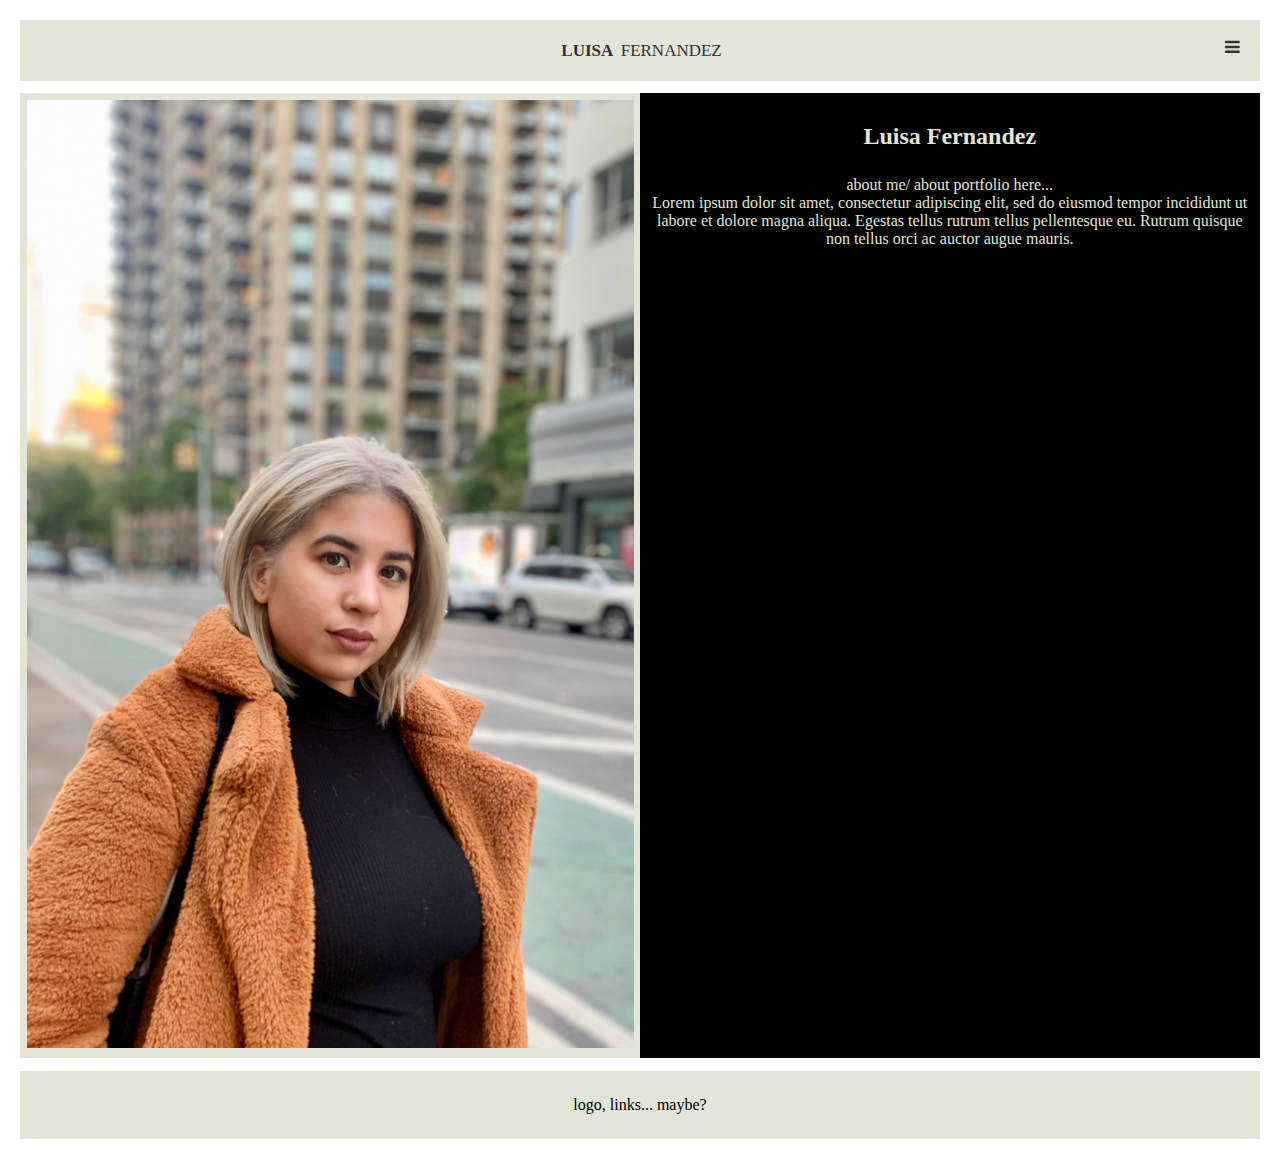
==== index.html @ 7ddc2e25 "commit" ====
<!doctype html>
<html lang="en-us">

<head>
    <meta name="viewport" content="width=device-width, initial-scale=1">
<link rel="stylesheet" href="https://cdnjs.cloudflare.com/ajax/libs/font-awesome/4.7.0/css/font-awesome.min.css">
    <meta charset="utf-8">
    <meta http-equiv="x-ua-compatible" content="ie=edge">
    <title>Luisa Fernandez's Portfolio</title>
    <meta name="viewport" content="width=device-width, initial-scale=1">
    <link rel="stylesheet" href="css/style.css">
</head>

<body>
    <header class="site-header">
     



        <nav>
        
<!-- Top Navigation Menu -->
<div class="topnav">
    <a href="index.html" class="active"><center><B>LUISA</B> FERNANDEZ</center></a>
    <div id="myLinks">
    <p><a href="index.html">home</a></p>
                    <p><a href="work.html">work</a>
                  <p><a href="resume.html">resume</a>
                   <p><a href="contact.html">contact</a>
    </div>
    <a href="javascript:void(0);" class="icon" onclick="myFunction()">
      <i class="fa fa-bars"></i>
    </a>
  </div>
  
  
        </nav>

       
    </header>
    
    <main id="main">
        <!-- add main page content here -->


        <! -- about column --- > 

        <div class="row">
          <div class="column" style="background-color:#E3E5D9;">
            
            <img src="images/me.jpg" alt="Luisa">
          </div>
          <div class="column" style="background-color:black;">
          <center> <h2 style="color:#E3E5D9;">Luisa Fernandez</h2>
           <p style="color:#E3E5D9;">about me/ about portfolio here...

            <br>
            Lorem ipsum dolor sit amet,
             consectetur adipiscing elit, sed do eiusmod tempor incididunt ut labore et dolore magna aliqua. 
            Egestas tellus rutrum tellus pellentesque eu. 
            Rutrum quisque non tellus orci ac auctor augue mauris.
            <br/>
          
             
            <br/>
           </p> </center>
          </div>
        </div>
    </main>
    
    <footer class="site-footer">
        <!-- add site-wide footer content here -->

        <div class="row">
          <div class="column" style="background-color:#E3E5D9;">
            <center>
            <p>logo, links...  maybe?</p></center>
          </div> 
    </footer>

   <!-- JAVSCRIPT NAV -->
    <script>
        function myFunction() {
          var x = document.getElementById("myLinks");
          if (x.style.display === "block") {
            x.style.display = "none";
          } else {
            x.style.display = "block";
          }
        }
        </script>
</body>

</html>
---- css/style.css ----
/* ==================================
   Responsive Styling and Layout
   ==================================  */

/* ================= Use Border Box model ================= */
html {
    box-sizing: border-box;
  }
  *, *:before, *:after {
    box-sizing: inherit;
  }
  
  /* ================= Basic Responsive Images and Video ================= */
  img,video{
    width: auto;
    height: auto;
    max-width: 100%;
  }
  
  /* ================= Responsive Embedded Video ================= */
  /* to use this add a div with class videoWrapper around the iframe markup copied from YouTube or Vimeo. Then also add a ratio-16-9 (most common) or ratio-4-3 class to the wrapper depending on the aspect ratio of your video */
  /* More info here: https://codepen.io/profstein/pen/mArLRj */
  .videoWrapper {
      position: relative;
      padding-top: 25px;
      height: 0;
    clear:both;
    outline:1px solid red;
  }
  
  .videoWrapper.ratio-16-9{
      padding-bottom: 56.25%; /* 16:9 */
  }
  
  .videoWrapper.ratio-4-3{
      padding-bottom: 75%; /* 4:3 */
  }
  
  .videoWrapper iframe {
      position: absolute;
      top: 0;
      left: 0;
      width: 100%;
      height: 100%;
  }
  

  /* ================= LAYOUT and MEDIA QUERIES ================= */
  /* Add your CSS for the layout and media queries here */
  /* ================= nav drop menu ================= */
  .topnav {
    overflow: hidden;
    background-color: #E3E5D9;
    position: relative;
  }
  
  .topnav #myLinks {
    display: none;
  }
  
  .topnav a {
    color: #35312D;
    padding: 14px 16px;
    text-decoration: none;
    font-size: 17px;
    display: block;
  }
  
  .topnav a.icon {
    background: #E3E5D9;
    display: block;
    position: absolute;
    right: 0;
    top: 0;
  }
  
  .topnav a:hover {
    background-color: #35312D;
    color: white;
  }
  
  .active {
    background-color: #E3E5D9;
    color:#e3e5d9;
   
  }

  /* two equal colums */
  * {
    box-sizing: border-box;
    padding: 3.12px;
  
  
  }
  
  .row {
    display: flex;
  }
  
  /* Create two equal columns that sits next to each other */
  .column {
    flex: 50%;
 
    
    /* Should be removed. Only for demonstration */
  }
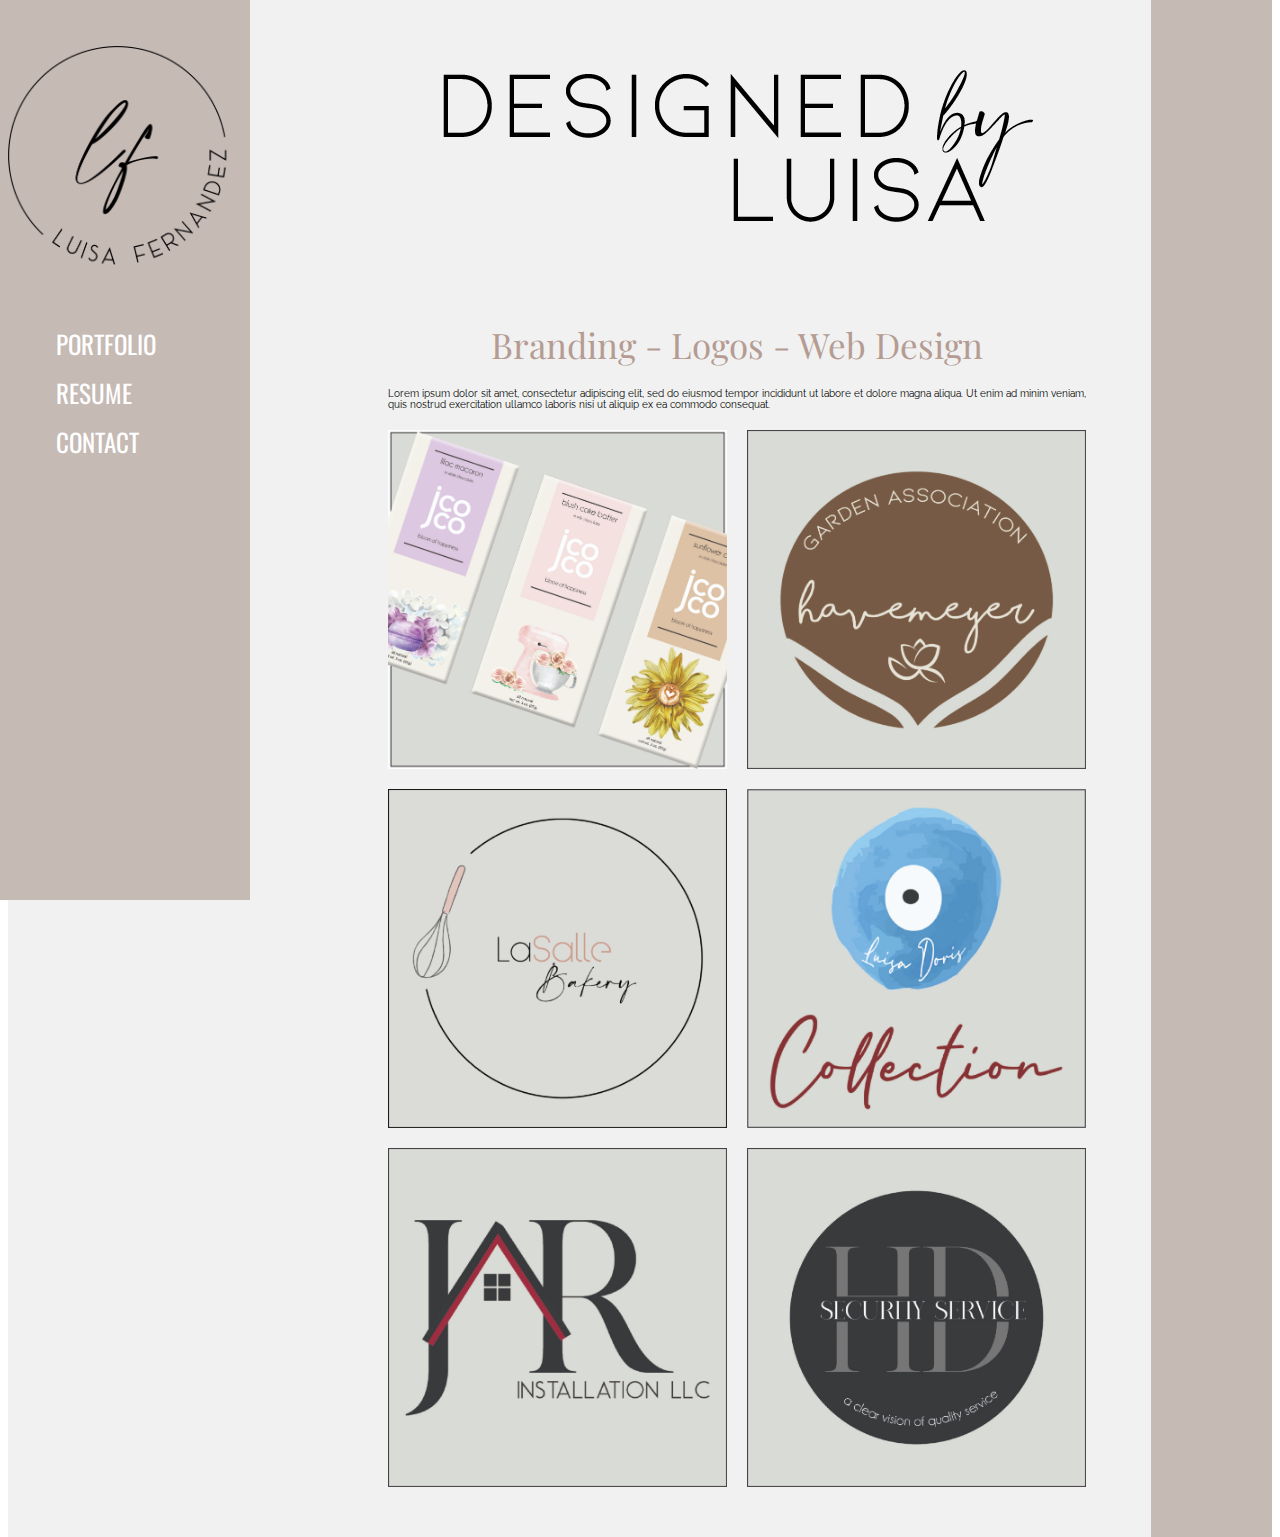
==== commit a2fbb745: "commit" ====
--- a/index.html
+++ b/index.html
@@ -2,93 +2,163 @@
 <html lang="en-us">
 
 <head>
-    <meta name="viewport" content="width=device-width, initial-scale=1">
-<link rel="stylesheet" href="https://cdnjs.cloudflare.com/ajax/libs/font-awesome/4.7.0/css/font-awesome.min.css">
+ <link href="https://fonts.googleapis.com/css2?family=Montserrat&family=Oswald&family=Playfair+Display:wght@500;800&family=Raleway&display=swap" rel="stylesheet">
+  
+  <meta name="viewport" content="width=320, initial-scale=1">
     <meta charset="utf-8">
     <meta http-equiv="x-ua-compatible" content="ie=edge">
-    <title>Luisa Fernandez's Portfolio</title>
+    <title>DESIGNED by Luisa</title>
     <meta name="viewport" content="width=device-width, initial-scale=1">
     <link rel="stylesheet" href="css/style.css">
+	
 </head>
 
-<body>
-    <header class="site-header">
-     
+
+   
+    
+    <main id="main">
+	 <center><img src="images/byl.png" alt="DESIGNED by Luisa" ></center>
+        <!-- add main page content here -->
+    </main>
+    <nav id="navbar" class="sidenav"> 
+    <header> <img src="images/DBL.png" alt="DESIGNED by Luisa" > </header>
+	
+    <ul>
+	 <div id="myLinks">
+      <a href="index.html">PORTFOLIO</a>
+      <a href="resume.html">RESUME</a>
+      <a href="contact.html">CONTACT</a>
+    
+   
+    </ul>
+</nav>
+
+<div id="main">
+<main id="main-doc">
+
+<body> 
+<section class="main-section" id= "PHILIPPINES">
+    <header> <center>Branding - Logos - Web Design</center> </header>
+    <p> Lorem ipsum dolor sit amet, consectetur adipiscing elit, sed do eiusmod tempor incididunt ut labore et dolore magna aliqua. Ut enim ad minim veniam, quis nostrud exercitation ullamco laboris nisi ut aliquip ex ea commodo consequat.  </p>
+  </section>
+
+  <div class="container">
+
+		<div class="gallery">
+
+			<div class="gallery-item" tabindex="0">
+
+				<a href="jcoco.html"><img src="images/jcoco.jpg" class="gallery-image" alt="Jcoco"></a>
+
+				<div class="gallery-item-info"> 
+
+					<ul>
+						
+
+				</div>
+
+			</div>
+
+			<div class="gallery-item" tabindex="0">
+
+				<a href="greenlogo.html"><img src="images/havlogo.jpg" class="gallery-image" alt="Havemeyer Garden Association"></a>
+
+				<div class="gallery-item-info">
+
+					<ul>
+						
+
+					</ul>
+
+				</div>
+
+			</div>
+
+			<div class="gallery-item" tabindex="0">
+
+				<a href="lasalle.html"><img src="images/lasalle.png" class="gallery-image" alt=""></a>
+
+				<div class="gallery-item-type">
+
+					<span class="visually-hidden">Gallery</span><i class="fas fa-clone" aria-hidden="true"></i>
+
+				</div>
+
+				<div class="gallery-item-info">
+
+				
+					
+
+				</div>
+
+			</div>
+
+			<div class="gallery-item" tabindex="0">
+
+				<a href="ldc.html"><img src="images/ldclogo.jpg" class="gallery-image" alt=""></a>
+				<div class="gallery-item-type">
+
+					<span class="visually-hidden">Video</span><i class="fas fa-video" aria-hidden="true"></i>
+
+				</div>
+
+				<div class="gallery-item-info">
+
+					<ul>
+	
+				</div>
+
+			</div>
+
+			<div class="gallery-item" tabindex="0">
+
+				<a href="jar.html"><img src="images/jar.jpg" class="gallery-image" alt=""></a>
+
+				<div class="gallery-item-type">
+
+					<span class="visually-hidden">Gallery</span><i class="fas fa-clone" aria-hidden="true"></i>
+
+				</div>
+
+				<div class="gallery-item-info">
+
+					<ul>
+					
+
+				</div>
+
+			</div>
+
+			<div class="gallery-item" tabindex="0">
+
+				<a href="hd.html"><img src="images/hdlogo.jpg" class="gallery-image" alt=""></a>
+
+				<div class="gallery-item-info">
+
+					<ul>
+	
+				</div>
+
+			</div>
+
+			
+
+				</div>
+
+			</div>
+
+		</div>
+		<!-- End of gallery -->
+
+	
 
 
+	<!-- End of container -->
 
-        <nav>
-        
-<!-- Top Navigation Menu -->
-<div class="topnav">
-    <a href="index.html" class="active"><center><B>LUISA</B> FERNANDEZ</center></a>
-    <div id="myLinks">
-    <p><a href="index.html">home</a></p>
-                    <p><a href="work.html">work</a>
-                  <p><a href="resume.html">resume</a>
-                   <p><a href="contact.html">contact</a>
-    </div>
-    <a href="javascript:void(0);" class="icon" onclick="myFunction()">
-      <i class="fa fa-bars"></i>
-    </a>
-  </div>
-  
-  
-        </nav>
-
-       
-    </header>
-    
-    <main id="main">
-        <!-- add main page content here -->
-
-
-        <! -- about column --- > 
-
-        <div class="row">
-          <div class="column" style="background-color:#E3E5D9;">
-            
-            <img src="images/me.jpg" alt="Luisa">
-          </div>
-          <div class="column" style="background-color:black;">
-          <center> <h2 style="color:#E3E5D9;">Luisa Fernandez</h2>
-           <p style="color:#E3E5D9;">about me/ about portfolio here...
-
-            <br>
-            Lorem ipsum dolor sit amet,
-             consectetur adipiscing elit, sed do eiusmod tempor incididunt ut labore et dolore magna aliqua. 
-            Egestas tellus rutrum tellus pellentesque eu. 
-            Rutrum quisque non tellus orci ac auctor augue mauris.
-            <br/>
-          
-             
-            <br/>
-           </p> </center>
-          </div>
-        </div>
-    </main>
-    
     <footer class="site-footer">
         <!-- add site-wide footer content here -->
-
-        <div class="row">
-          <div class="column" style="background-color:#E3E5D9;">
-            <center>
-            <p>logo, links...  maybe?</p></center>
-          </div> 
     </footer>
 
-   <!-- JAVSCRIPT NAV -->
-    <script>
-        function myFunction() {
-          var x = document.getElementById("myLinks");
-          if (x.style.display === "block") {
-            x.style.display = "none";
-          } else {
-            x.style.display = "block";
-          }
-        }
-        </script>
 </body>
 
 </html>--- a/css/style.css
+++ b/css/style.css
@@ -44,63 +44,206 @@
       height: 100%;
   }
   
-
+ 
+  
   /* ================= LAYOUT and MEDIA QUERIES ================= */
   /* Add your CSS for the layout and media queries here */
   /* ================= nav drop menu ================= */
-  .topnav {
-    overflow: hidden;
-    background-color: #E3E5D9;
-    position: relative;
-  }
-  
-  .topnav #myLinks {
-    display: none;
-  }
-  
-  .topnav a {
-    color: #35312D;
-    padding: 14px 16px;
+
+  body {
+    padding-top: 0px;
+    margin-top: 0px;
+    display: block;
+    height: 100vh;
+  }
+  
+  #main {
+    padding: 60px 45px 20px 360px;
+    background-color: #f1f1f1;
+    margin: 0px;
+    border-style: solid;
+    border-width: 0px 121px 0px 0px;
+    border-color: #C6BAB5;
+   
+  }
+  
+  .sidenav {
+    height: 100%; 
+    width: 250px; 
+    position: fixed; 
+    z-index: 1; 
+    top: 0; 
+    left: 0;
+    background-color: #C6BAB5; 
+    overflow-x: hidden; 
+    padding-top: 40px; 
+    text-align: left;
+  }
+  
+  .sidenav header {
+    padding: 6px 8px 6px 8px;
     text-decoration: none;
-    font-size: 17px;
-    display: block;
-  }
-  
-  .topnav a.icon {
-    background: #E3E5D9;
-    display: block;
-    position: absolute;
-    right: 0;
-    top: 0;
-  }
-  
-  .topnav a:hover {
-    background-color: #35312D;
+    font-size: 50px;
+    color: black;
+    display: block;
+    font-family: Playfair Display;
+    text-align:left;
+   }
+  .sidenav a {
+  
+    padding: 6px 8px 6px 16px;
+    text-decoration: none;
+    font-size: 25px;
     color: white;
-  }
-  
-  .active {
-    background-color: #E3E5D9;
-    color:#e3e5d9;
-   
-  }
-
-  /* two equal colums */
-  * {
-    box-sizing: border-box;
-    padding: 3.12px;
-  
-  
-  }
-  
-  .row {
-    display: flex;
-  }
-  
-  /* Create two equal columns that sits next to each other */
-  .column {
-    flex: 50%;
- 
-    
-    /* Should be removed. Only for demonstration */
-  }+    display: block;
+    font-family: Oswald;
+  }
+  
+  .sidenav a:hover {
+    color: #B59C93;
+  }
+  
+  header {
+    font-family: Playfair Display;
+    font-size: 35px;
+    color: #B59C93;
+    display: block;
+  }
+  
+  p {
+    font-family: Raleway;
+    margin: 20px;
+  }
+  
+  li {
+    font-family: Raleway;
+  }
+  
+  h3 {
+    font-family: Oswald;
+    margin: 30px -15px -20px -10px;
+    text-align: right;
+  }
+  @media (max-width: 600px) {
+      navbar {
+          position: fixed;
+      }
+  }
+
+    /* ================= containters ================= */
+
+    /* Base Styles */
+
+:root {
+  font-size: 10px;
+}
+
+*,
+*::before,
+*::after {
+  box-sizing: border-box;
+}
+
+img {
+  display: block;
+}
+
+.container {
+  max-width: 93.5rem;
+  margin: 0 auto;
+  padding: 0 2rem;
+}
+
+.btn {
+  display: inline-block;
+  font: inherit;
+  background: none;
+  border: none;
+  color: inherit;
+  padding: 0;
+  cursor: pointer;
+}
+
+.btn:focus {
+  outline: 0.5rem auto #4d90fe;
+}
+
+.visually-hidden {
+  position: absolute !important;
+  height: 1px;
+  width: 1px;
+  overflow: hidden;
+  clip: rect(1px, 1px, 1px, 1px);
+}
+
+
+/* Gallery Section */
+
+.gallery {
+  display: flex;
+  flex-wrap: wrap;
+  margin: -1rem -1rem;
+  padding-bottom: 3rem;
+}
+
+.gallery-item {
+  position: relative;
+  flex: 1 0 22rem;
+  margin: 1rem;
+  color: #fff;
+  cursor: pointer;
+}
+
+
+.gallery-item-info {
+  display: none;
+}
+
+.gallery-item-info li {
+  display: inline-block;
+  font-size: 1.7rem;
+  font-weight: 600;
+}
+
+
+
+.gallery-item-type {
+  position: absolute;
+  top: 1rem;
+  right: 1rem;
+  font-size: 2.5rem;
+  text-shadow: 0.2rem 0.2rem 0.2rem rgba(0, 0, 0, 0.1);
+}
+
+
+
+.gallery-image {
+  width: 100%;
+  height: 100%;
+  object-fit: cover;
+}
+
+
+
+/* Media Query */
+
+@media screen and (max-width: 40rem) {
+
+
+
+
+/* bbb */
+
+ .gallery {
+      display: grid;
+      grid-template-columns: repeat(auto-fit, minmax(22rem, 1fr));
+      grid-gap: 2rem;
+  }
+
+.gallery-item,
+  .gallery {
+      width: auto;
+      margin: 0;
+  }
+
+ @media (max-width: 40rem)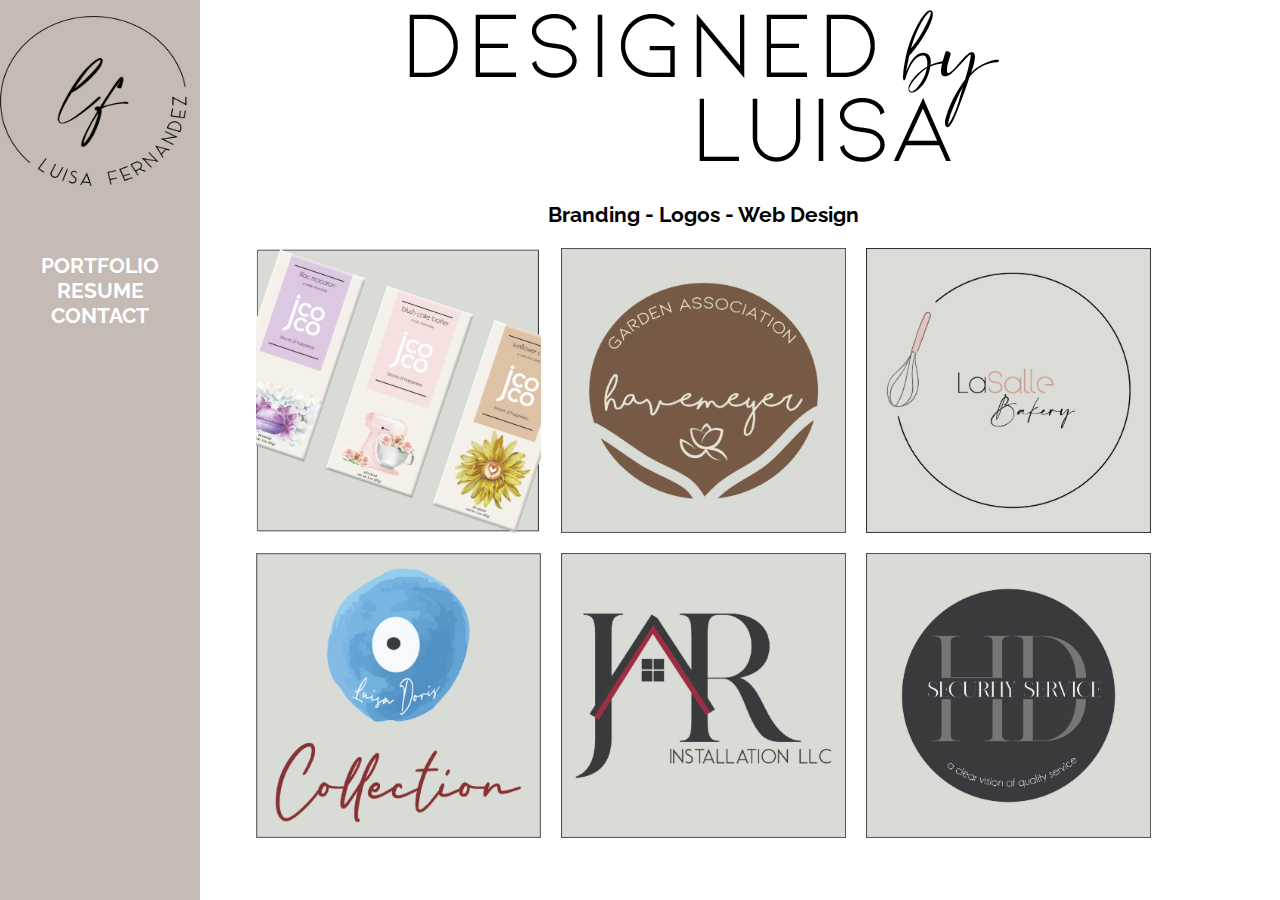
==== commit c21f8ca3: "commit" ====
--- a/index.html
+++ b/index.html
@@ -16,32 +16,30 @@
 
    
     
-    <main id="main">
-	 <center><img src="images/byl.png" alt="DESIGNED by Luisa" ></center>
+
+	
         <!-- add main page content here -->
-    </main>
-    <nav id="navbar" class="sidenav"> 
-    <header> <img src="images/DBL.png" alt="DESIGNED by Luisa" > </header>
-	
-    <ul>
-	 <div id="myLinks">
-      <a href="index.html">PORTFOLIO</a>
-      <a href="resume.html">RESUME</a>
-      <a href="contact.html">CONTACT</a>
+  
+
+  <div id="header">
+    <h1 id="logo"><center><img src="images/DBL.png" alt="DESIGNED by Luisa" style="width:200px;height:200px;" ></center></h1>
     
+      <h3><a href="index.html">PORTFOLIO</a> </br>
+      <a href="resume.html">RESUME</a> </br>
+      <a href="contact.html">CONTACT</a></h3>
+    
+
+ </ul>
    
-    </ul>
-</nav>
+   
+     
+  </div>
+  <div id="content">
+    <div id="hero">
 
-<div id="main">
-<main id="main-doc">
-
-<body> 
-<section class="main-section" id= "PHILIPPINES">
-    <header> <center>Branding - Logos - Web Design</center> </header>
-    <p> Lorem ipsum dolor sit amet, consectetur adipiscing elit, sed do eiusmod tempor incididunt ut labore et dolore magna aliqua. Ut enim ad minim veniam, quis nostrud exercitation ullamco laboris nisi ut aliquip ex ea commodo consequat.  </p>
-  </section>
-
+<center><img src="images/byl.png" alt="DESIGNED by Luisa" ></center>
+   <h3><center>Branding - Logos - Web Design</center> </h3>
+  
   <div class="container">
 
 		<div class="gallery">
--- a/css/style.css
+++ b/css/style.css
@@ -1,134 +1,153 @@
+
+
 /* ==================================
    Responsive Styling and Layout
    ==================================  */
 
 /* ================= Use Border Box model ================= */
 html {
-    box-sizing: border-box;
-  }
-  *, *:before, *:after {
-    box-sizing: inherit;
-  }
-  
-  /* ================= Basic Responsive Images and Video ================= */
-  img,video{
-    width: auto;
-    height: auto;
-    max-width: 100%;
-  }
-  
-  /* ================= Responsive Embedded Video ================= */
-  /* to use this add a div with class videoWrapper around the iframe markup copied from YouTube or Vimeo. Then also add a ratio-16-9 (most common) or ratio-4-3 class to the wrapper depending on the aspect ratio of your video */
-  /* More info here: https://codepen.io/profstein/pen/mArLRj */
-  .videoWrapper {
-      position: relative;
-      padding-top: 25px;
-      height: 0;
-    clear:both;
-    outline:1px solid red;
-  }
-  
-  .videoWrapper.ratio-16-9{
-      padding-bottom: 56.25%; /* 16:9 */
-  }
-  
-  .videoWrapper.ratio-4-3{
-      padding-bottom: 75%; /* 4:3 */
-  }
-  
-  .videoWrapper iframe {
-      position: absolute;
-      top: 0;
-      left: 0;
-      width: 100%;
-      height: 100%;
-  }
-  
- 
-  
-  /* ================= LAYOUT and MEDIA QUERIES ================= */
-  /* Add your CSS for the layout and media queries here */
-  /* ================= nav drop menu ================= */
-
-  body {
-    padding-top: 0px;
-    margin-top: 0px;
-    display: block;
-    height: 100vh;
-  }
-  
-  #main {
-    padding: 60px 45px 20px 360px;
-    background-color: #f1f1f1;
-    margin: 0px;
-    border-style: solid;
-    border-width: 0px 121px 0px 0px;
-    border-color: #C6BAB5;
-   
-  }
-  
-  .sidenav {
-    height: 100%; 
-    width: 250px; 
-    position: fixed; 
-    z-index: 1; 
-    top: 0; 
+  box-sizing: border-box;
+  font-size: 100%;
+color: white;
+}
+*, *:before, *:after {
+  box-sizing: border-box;
+}
+
+/* ================= Basic Responsive Images and Video ================= */
+img,video{
+  width: auto;
+  height: auto;
+  max-width: 100%;
+}
+
+/* ================= Responsive Embedded Video ================= */
+/* to use this add a div with class videoWrapper around the iframe markup copied from YouTube or Vimeo. Then also add a ratio-16-9 (most common) or ratio-4-3 class to the wrapper depending on the aspect ratio of your video */
+/* More info here: https://codepen.io/profstein/pen/mArLRj */
+.videoWrapper {
+    position: relative;
+    padding-top: 25px;
+    height: 0;
+  clear:both;
+  outline:1px solid red;
+}
+
+.videoWrapper.ratio-16-9{
+    padding-bottom: 56.25%; /* 16:9 */
+}
+
+.videoWrapper.ratio-4-3{
+    padding-bottom: 75%; /* 4:3 */
+}
+
+.videoWrapper iframe {
+    position: absolute;
+    top: 0;
     left: 0;
-    background-color: #C6BAB5; 
-    overflow-x: hidden; 
-    padding-top: 40px; 
-    text-align: left;
-  }
-  
-  .sidenav header {
-    padding: 6px 8px 6px 8px;
-    text-decoration: none;
-    font-size: 50px;
-    color: black;
-    display: block;
-    font-family: Playfair Display;
-    text-align:left;
-   }
-  .sidenav a {
-  
-    padding: 6px 8px 6px 16px;
-    text-decoration: none;
-    font-size: 25px;
-    color: white;
-    display: block;
-    font-family: Oswald;
-  }
-  
-  .sidenav a:hover {
-    color: #B59C93;
-  }
-  
-  header {
-    font-family: Playfair Display;
-    font-size: 35px;
-    color: #B59C93;
-    display: block;
-  }
-  
-  p {
-    font-family: Raleway;
-    margin: 20px;
-  }
-  
-  li {
-    font-family: Raleway;
-  }
-  
-  h3 {
-    font-family: Oswald;
-    margin: 30px -15px -20px -10px;
-    text-align: right;
-  }
-  @media (max-width: 600px) {
-      navbar {
-          position: fixed;
-      }
-  }
+    width: 100%;
+    height: 100%;
+}
+
+h3 {
+  font-family:  Raleway;
+  font-size: 21px;
+
+}
+
+body {
+
+font-family: Raleway;
+color: black;
+margin: 0;
+padding: 0;
+}
+
+
+a {
+text-decoration: none;
+color: inherit
+}
+
+a:hover {
+color: #B59C93;
+}
+
+.highlight-inline {
+display: inline;
+background-color: black;
+color: #C6BAB5;
+padding: 2px;
+line-height: 1.62em;
+/* box-shadow: 10px 0 0 black, -10px 0 0 black;*/
+
+box-decoration-break: clone;
+}
+
+#header {
+  position: fixed;
+width: 200px;
+background: #C6BAB5;
+top: 0;
+bottom: 0;
+left: 0;
+display: flex;
+flex-direction: column;
+text-align: center;
+align-items: center;
+color: white;
+font-size: 12px;
+}
+
+
+
+#header ul {
+list-style-type: none;
+width: inherit;
+
+}
+
+#header ul li {
+padding: 0 12px 3px 0;
+white-space: nowrap;
+font-size: 0.98em;
+font-weight: 700;
+text-align: right;
+
+}
+
+
+
+
+
+#content {
+font-size: 1.20em;
+font-weight: 300;
+background: white;
+margin-left: 126px;
+padding-left: 0em;
+}
+
+
+
+
+
+@media screen and (max-width: 640px) {
+#header {
+  height: 125px;
+  display: table;
+  width: 100%;
+  position: relative;
+}
+#header ul li {
+  display: inline;
+}
+#content  {
+  margin-left: 0;
+  margin-top: 125px;
+
+}
+}
+
 
     /* ================= containters ================= */
 
@@ -227,9 +246,6 @@
 
 /* Media Query */
 
-@media screen and (max-width: 40rem) {
-
-
 
 
 /* bbb */
@@ -245,5 +261,94 @@
       width: auto;
       margin: 0;
   }
-
- @media (max-width: 40rem)+ 
+
+
+/* ==================================
+   Contact
+   ==================================  */
+   li,ul{list-style:none;
+    padding:0;
+    margin:0}
+  .sec-title{position:relative;
+    padding-bottom:40px}
+  .sec-title .title{position:relative;
+    color:#C6BAB5;
+    font-size:18px;
+    font-weight:700;
+    padding-right:50px;
+    margin-bottom:15px;
+    display:inline-block;
+    text-transform:capitalize}
+  .sec-title .title:before{position:absolute;
+    content:'';
+    right:0;
+    bottom:7px;
+    width:40px;
+    height:1px;
+    background-color:#bbb}.sec-title h2{position:relative;
+      color:#252525;
+      font-size:36px;
+      font-weight:700;
+      line-height:1.5em;
+      display:block}
+  .sec-title.light h2{color:#fff}.contact-page-section{position:relative;
+    padding-top:110px;
+    padding-bottom: 110px;
+  }.contact-page-section .inner-container{position:relative;
+      z-index:1;background-color:#C6BAB5;
+    box-shadow:0 0 15px 5px rgba(0,0,0,.1)}.contact-page-section .form-column{position:relative;
+      padding:0 0 0 15px}.contact-page-section .form-column .inner-column{position:relative;
+        padding:60px 45px 30px;
+        background-color:#fff}.contact-page-section .info-column{position:relative}.contact-page-section .info-column .inner-column{position:relative;
+          padding:60px 35px}.contact-page-section .info-column h2{position:relative;
+            color:#fff;
+          font-size:30px;font-weight:700;
+          line-height:1.4em;margin-bottom:45px}.contact-page-section .info-column .list-info{position:relative;
+            margin-bottom:60px}.contact-page-section .info-column .list-info li{position:relative;
+              margin-bottom:25px;
+              font-size:18px;color:#fff;
+              line-height:1.8em;
+              padding-left:45px}.contact-page-section .info-column .list-info li:last-child{margin-bottom:0}.contact-page-section .info-column .list-info li i{position:absolute;
+                left:0;top:8px;
+                color:#fff;
+                font-size:30px}.contact-form{position:relative}.contact-form .form-group{position:relative;
+                  margin-bottom:20px}.contact-form input[type=text],.contact-form input[type=email],.contact-form textarea{position:relative;display:block;width:100%;
+                    height:60px;
+                    color:#222;
+                    font-size:14px;
+                    line-height:38px;
+                    padding:10px 30px;
+                    border:1px solid #ddd;
+                    background-color:#fff;
+                    transition:all .3s ease;
+                    -ms-transition:all .3s ease;-webkit-transition:all .3s ease}.contact-form input[type=text]:focus,.contact-form input[type=email]:focus,.contact-form textarea:focus{border-color:#00b8ca}.contact-form textarea{height:250px;resize:none}.contact-form .theme-btn{font-size:16px;
+                      font-weight:700;
+                      margin-top:10px;
+                      text-transform:capitalize;
+                      
+                      padding:16px 39px;
+                      border:2px solid #C6BAB5;
+                      font-family:Arimo,sans-serif;
+                      background:#C6BAB5;
+                      display:inline-block;
+                      position:relative;
+                      line-height:24px;
+                      cursor:pointer;color:#fff}.contact-form .theme-btn:hover{color:#00b8ca;border-color:#00b8ca;background:0 0}.contact-form input.error,.contact-form select.error,.contact-form textarea.error{border-color:red!important}.contact-form label.error{display:block;line-height:24px;
+                        padding:5px 0 0;margin:0;text-transform:uppercase;font-size:12px;
+                        color:red;
+                        font-weight:500}.social-icon-four{position:relative}.social-icon-four li{position:relative;
+                          margin-right:18px;
+                          display:inline-block}.social-icon-four li.follow{color:#fff;font-weight:600;font-size:24px;display:block;margin-bottom:20px}.social-icon-four li a{position:relative;
+                        font-size:20px;color:#fff;
+                        -webkit-transition:all .3s ease;-ms-transition:all .3s ease;
+            -o-transition:all .3s ease;
+            -moz-transition:all .3s ease;
+            transition:all .3s ease}.social-icon-four li a:hover{color:#222}
+  
+  
+  /* ==================================
+     Contact
+     ==================================  */
+  
+  
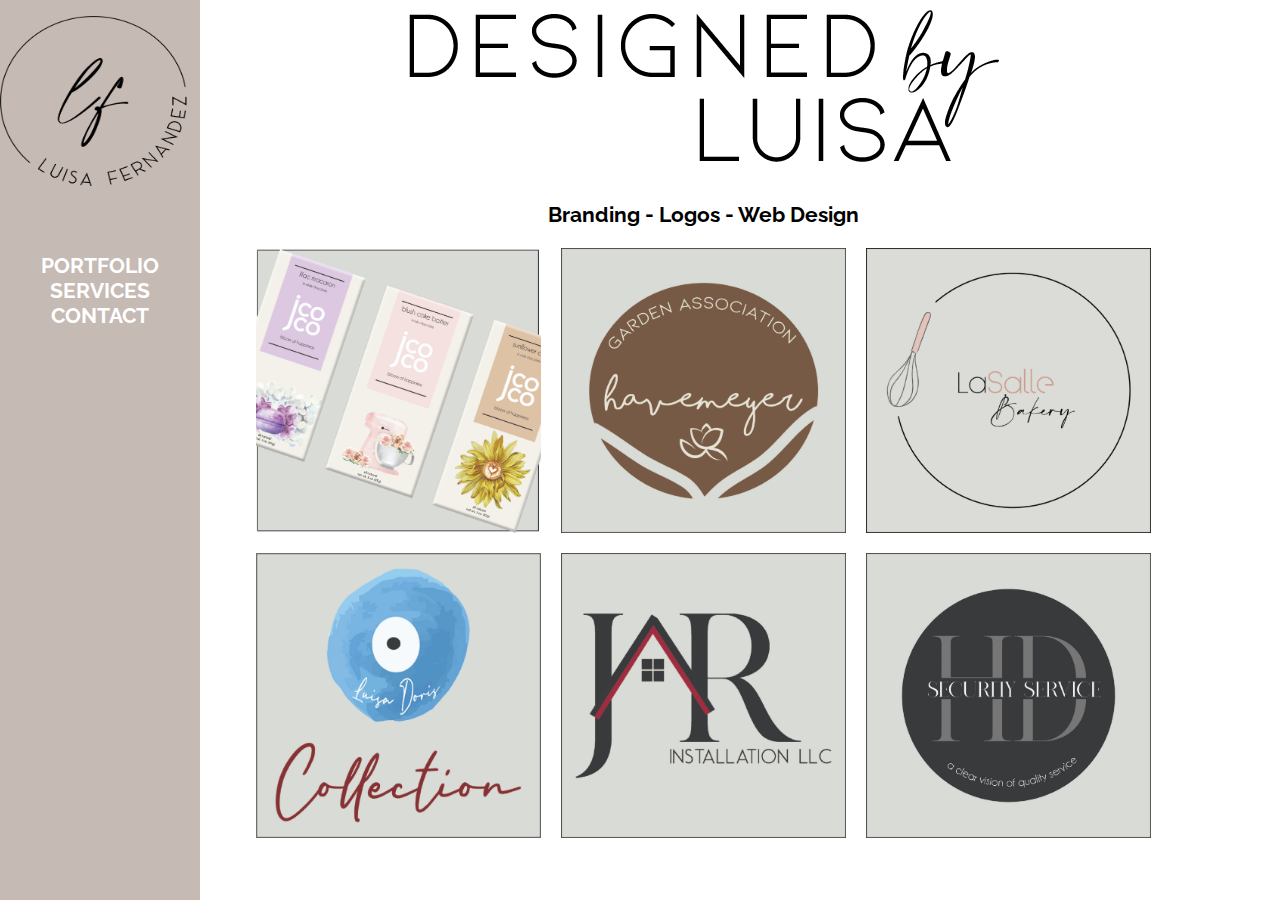
==== commit 0ae5ea57: "commit" ====
--- a/index.html
+++ b/index.html
@@ -20,12 +20,12 @@
 	
         <!-- add main page content here -->
   
-
+<body>
   <div id="header">
     <h1 id="logo"><center><img src="images/DBL.png" alt="DESIGNED by Luisa" style="width:200px;height:200px;" ></center></h1>
     
       <h3><a href="index.html">PORTFOLIO</a> </br>
-      <a href="resume.html">RESUME</a> </br>
+    <a href="services.html">SERVICES</a> </br>
       <a href="contact.html">CONTACT</a></h3>
     
 
--- a/css/style.css
+++ b/css/style.css
@@ -1,152 +1,3 @@
-
-
-/* ==================================
-   Responsive Styling and Layout
-   ==================================  */
-
-/* ================= Use Border Box model ================= */
-html {
-  box-sizing: border-box;
-  font-size: 100%;
-color: white;
-}
-*, *:before, *:after {
-  box-sizing: border-box;
-}
-
-/* ================= Basic Responsive Images and Video ================= */
-img,video{
-  width: auto;
-  height: auto;
-  max-width: 100%;
-}
-
-/* ================= Responsive Embedded Video ================= */
-/* to use this add a div with class videoWrapper around the iframe markup copied from YouTube or Vimeo. Then also add a ratio-16-9 (most common) or ratio-4-3 class to the wrapper depending on the aspect ratio of your video */
-/* More info here: https://codepen.io/profstein/pen/mArLRj */
-.videoWrapper {
-    position: relative;
-    padding-top: 25px;
-    height: 0;
-  clear:both;
-  outline:1px solid red;
-}
-
-.videoWrapper.ratio-16-9{
-    padding-bottom: 56.25%; /* 16:9 */
-}
-
-.videoWrapper.ratio-4-3{
-    padding-bottom: 75%; /* 4:3 */
-}
-
-.videoWrapper iframe {
-    position: absolute;
-    top: 0;
-    left: 0;
-    width: 100%;
-    height: 100%;
-}
-
-h3 {
-  font-family:  Raleway;
-  font-size: 21px;
-
-}
-
-body {
-
-font-family: Raleway;
-color: black;
-margin: 0;
-padding: 0;
-}
-
-
-a {
-text-decoration: none;
-color: inherit
-}
-
-a:hover {
-color: #B59C93;
-}
-
-.highlight-inline {
-display: inline;
-background-color: black;
-color: #C6BAB5;
-padding: 2px;
-line-height: 1.62em;
-/* box-shadow: 10px 0 0 black, -10px 0 0 black;*/
-
-box-decoration-break: clone;
-}
-
-#header {
-  position: fixed;
-width: 200px;
-background: #C6BAB5;
-top: 0;
-bottom: 0;
-left: 0;
-display: flex;
-flex-direction: column;
-text-align: center;
-align-items: center;
-color: white;
-font-size: 12px;
-}
-
-
-
-#header ul {
-list-style-type: none;
-width: inherit;
-
-}
-
-#header ul li {
-padding: 0 12px 3px 0;
-white-space: nowrap;
-font-size: 0.98em;
-font-weight: 700;
-text-align: right;
-
-}
-
-
-
-
-
-#content {
-font-size: 1.20em;
-font-weight: 300;
-background: white;
-margin-left: 126px;
-padding-left: 0em;
-}
-
-
-
-
-
-@media screen and (max-width: 640px) {
-#header {
-  height: 125px;
-  display: table;
-  width: 100%;
-  position: relative;
-}
-#header ul li {
-  display: inline;
-}
-#content  {
-  margin-left: 0;
-  margin-top: 125px;
-
-}
-}
 
 
     /* ================= containters ================= */
@@ -352,3 +203,152 @@
      ==================================  */
   
   
+
+
+/* ==================================
+   Responsive Styling and Layout
+   ==================================  */
+
+/* ================= Use Border Box model ================= */
+html {
+  box-sizing: border-box;
+  font-size: 100%;
+color: white;
+}
+*, *:before, *:after {
+  box-sizing: border-box;
+}
+
+/* ================= Basic Responsive Images and Video ================= */
+img,video{
+  width: auto;
+  height: auto;
+  max-width: 100%;
+}
+
+/* ================= Responsive Embedded Video ================= */
+/* to use this add a div with class videoWrapper around the iframe markup copied from YouTube or Vimeo. Then also add a ratio-16-9 (most common) or ratio-4-3 class to the wrapper depending on the aspect ratio of your video */
+/* More info here: https://codepen.io/profstein/pen/mArLRj */
+.videoWrapper {
+    position: relative;
+    padding-top: 25px;
+    height: 0;
+  clear:both;
+  outline:1px solid red;
+}
+
+.videoWrapper.ratio-16-9{
+    padding-bottom: 56.25%; /* 16:9 */
+}
+
+.videoWrapper.ratio-4-3{
+    padding-bottom: 75%; /* 4:3 */
+}
+
+.videoWrapper iframe {
+    position: absolute;
+    top: 0;
+    left: 0;
+    width: 100%;
+    height: 100%;
+}
+
+h3 {
+  font-family:  Raleway;
+  font-size: 21px;
+
+}
+
+body {
+
+font-family: Raleway;
+color: black;
+margin: 0;
+padding: 0;
+}
+
+
+a {
+text-decoration: none;
+color: inherit
+}
+
+a:hover {
+color: #B59C93;
+}
+
+.highlight-inline {
+display: inline;
+background-color: black;
+color: #C6BAB5;
+padding: 2px;
+line-height: 1.62em;
+/* box-shadow: 10px 0 0 black, -10px 0 0 black;*/
+
+box-decoration-break: clone;
+}
+
+#header {
+  position: fixed;
+width: 200px;
+background: #C6BAB5;
+top: 0;
+bottom: 0;
+left: 0;
+display: flex;
+flex-direction: column;
+text-align: center;
+align-items: center;
+color: white;
+font-size: 12px;
+}
+
+
+
+#header ul {
+list-style-type: none;
+width: inherit;
+
+}
+
+#header ul li {
+padding: 0 12px 3px 0;
+white-space: nowrap;
+font-size: 0.98em;
+font-weight: 700;
+text-align: right;
+
+}
+
+
+
+
+
+#content {
+font-size: 1.20em;
+font-weight: 300;
+background: white;
+margin-left: 126px;
+padding-left: 0em;
+}
+
+
+
+
+
+@media screen and (max-width: 640px) {
+#header {
+  height: 125px;
+  display: table;
+  width: 100%;
+  position: relative;
+}
+#header ul li {
+  display: inline;
+}
+#content  {
+  margin-left: 0;
+  margin-top: 125px;
+
+}
+}
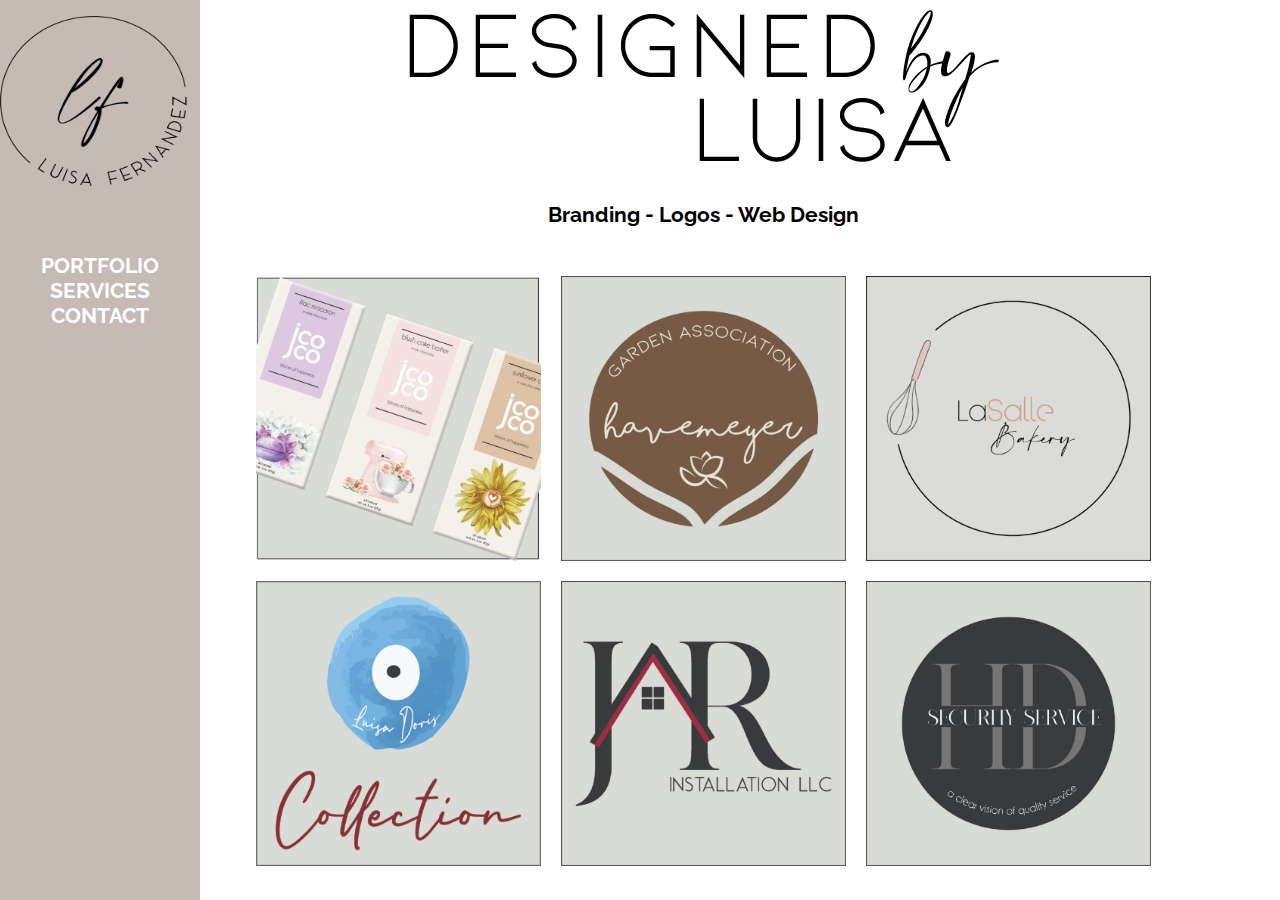
==== commit 885f5231: "commit" ====
--- a/index.html
+++ b/index.html
@@ -24,9 +24,9 @@
   <div id="header">
     <h1 id="logo"><center><img src="images/DBL.png" alt="DESIGNED by Luisa" style="width:200px;height:200px;" ></center></h1>
     
-      <h3><a href="index.html">PORTFOLIO</a> </br>
+      <h3><center><a href="index.html">PORTFOLIO</a> </br>
     <a href="services.html">SERVICES</a> </br>
-      <a href="contact.html">CONTACT</a></h3>
+      <a href="contact.html">CONTACT</a></h3></center>
     
 
  </ul>
@@ -39,7 +39,8 @@
 
 <center><img src="images/byl.png" alt="DESIGNED by Luisa" ></center>
    <h3><center>Branding - Logos - Web Design</center> </h3>
-  
+  </br>
+  </br>
   <div class="container">
 
 		<div class="gallery">
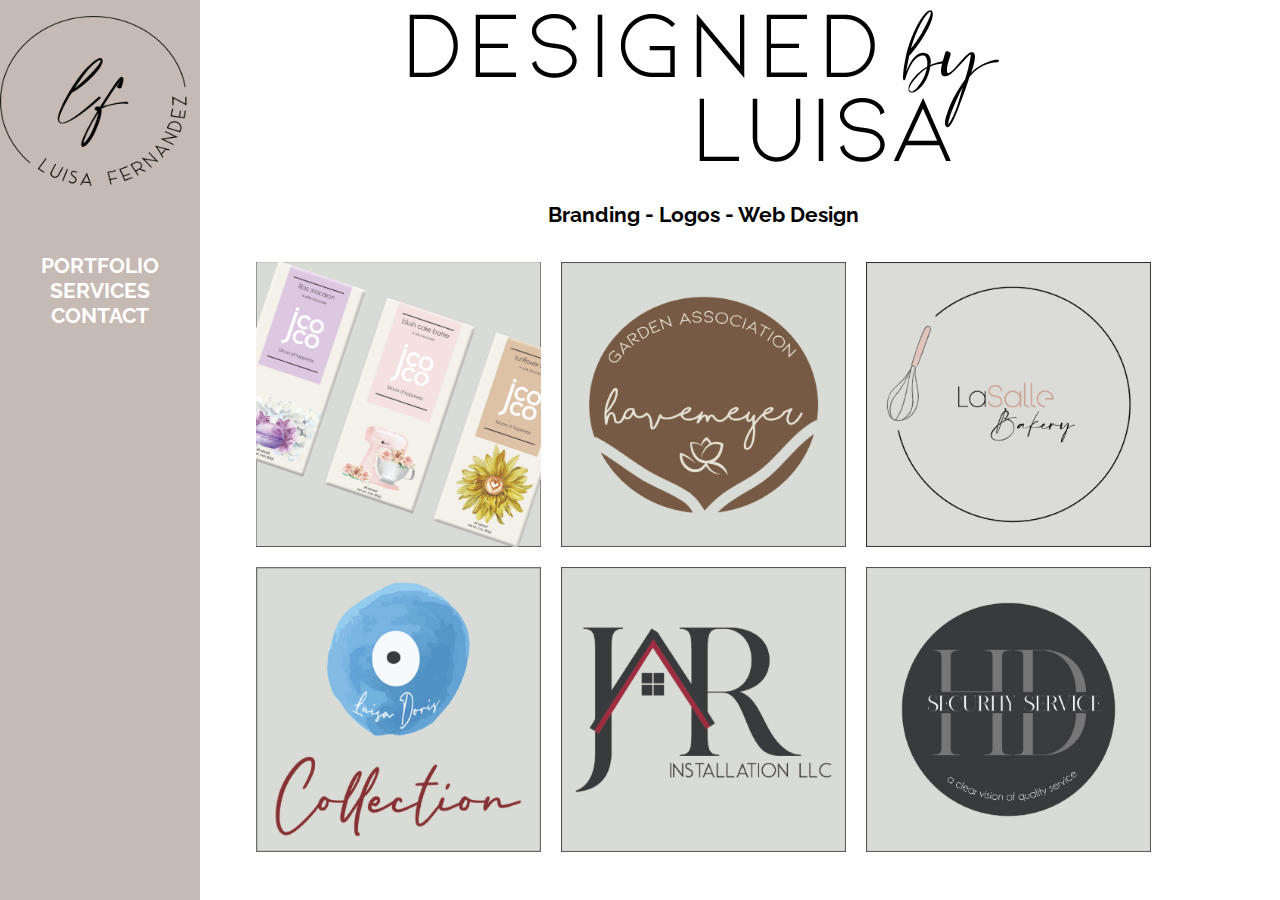
==== commit 6536547f: "commit" ====
--- a/index.html
+++ b/index.html
@@ -39,7 +39,7 @@
 
 <center><img src="images/byl.png" alt="DESIGNED by Luisa" ></center>
    <h3><center>Branding - Logos - Web Design</center> </h3>
-  </br>
+  
   </br>
   <div class="container">
 
